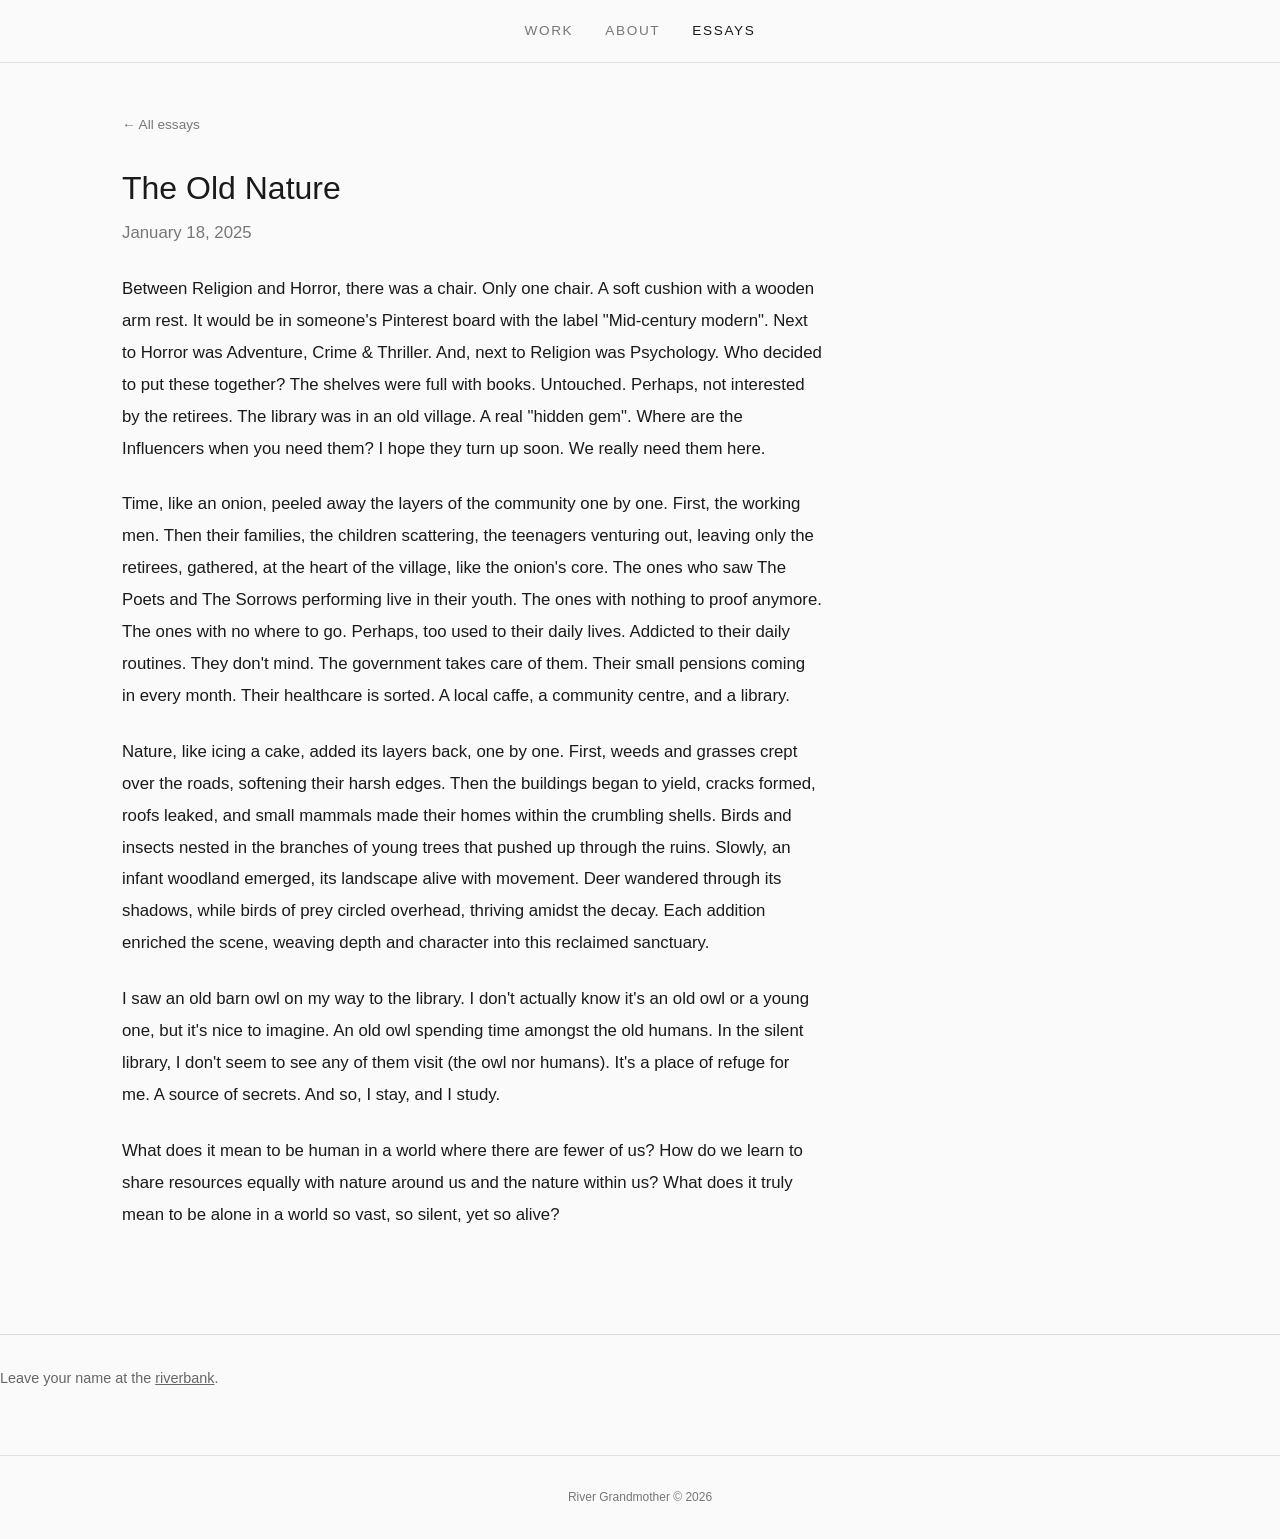
==== old-nature.html @ dddcdeed "Align email signup text to left like essays" ====
<!DOCTYPE html>
<html lang="en">
<head>
  <meta charset="UTF-8">
  <meta name="viewport" content="width=device-width, initial-scale=1.0">
  <title>The Old Nature</title>
  <link rel="stylesheet" href="style.css">
</head>
<body>

  <header>
    <nav>
      <a href="https://rivergrandmother.com" class="nav-link">Work</a>
      <a href="https://rivergrandmother.com#about" class="nav-link">About</a>
      <a href="/" class="nav-link active">Essays</a>
    </nav>
  </header>

  <main class="essay-page">
    <article class="essay-content">
      <a href="/" class="back-link">&larr; All essays</a>
      <h1>The Old Nature</h1>
      <p class="essay-meta">January 18, 2025</p>
      
      
      <p>Between Religion and Horror, there was a chair. Only one chair. A soft cushion with a wooden arm rest. It would be in someone's Pinterest board with the label "Mid-century modern". Next to Horror was Adventure, Crime & Thriller. And, next to Religion was Psychology. Who decided to put these together? The shelves were full with books. Untouched. Perhaps, not interested by the retirees. The library was in an old village. A real "hidden gem". Where are the Influencers when you need them? I hope they turn up soon. We really need them here.</p>

      
      <p>Time, like an onion, peeled away the layers of the community one by one. First, the working men. Then their families, the children scattering, the teenagers venturing out, leaving only the retirees, gathered, at the heart of the village, like the onion's core. The ones who saw The Poets and The Sorrows performing live in their youth. The ones with nothing to proof anymore. The ones with no where to go. Perhaps, too used to their daily lives. Addicted to their daily routines. They don't mind. The government takes care of them. Their small pensions coming in every month. Their healthcare is sorted. A local caffe, a community centre, and a library.</p>

      
      <p>Nature, like icing a cake, added its layers back, one by one. First, weeds and grasses crept over the roads, softening their harsh edges. Then the buildings began to yield, cracks formed, roofs leaked, and small mammals made their homes within the crumbling shells. Birds and insects nested in the branches of young trees that pushed up through the ruins. Slowly, an infant woodland emerged, its landscape alive with movement. Deer wandered through its shadows, while birds of prey circled overhead, thriving amidst the decay. Each addition enriched the scene, weaving depth and character into this reclaimed sanctuary.</p>

      <p>I saw an old barn owl on my way to the library. I don't actually know it's an old owl or a young one, but it's nice to imagine. An old owl spending time amongst the old humans. In the silent library, I don't seem to see any of them visit (the owl nor humans). It's a place of refuge for me. A source of secrets. And so, I stay, and I study.</p>

      <p>What does it mean to be human in a world where there are fewer of us? How do we learn to share resources equally with nature around us and the nature within us? What does it truly mean to be alone in a world so vast, so silent, yet so alive?</p>
    </article>
  </main>

  <div class="email-signup" style="text-align: left; padding: 2rem 0; margin: 2rem 0; border-top: 1px solid #ddd; font-size: 0.9rem; color: #666;">
    <p>Leave your name at the <a href="https://forms.gle/9ZhHWVUtGJQ9tdm28" target="_blank" rel="noopener" style="color: #666; text-decoration: underline;">riverbank</a>.</p>
  </div>

  <footer>
    <p>River Grandmother © 2026</p>
  </footer>
</body>
</html>
---- style.css ----
/* ── Reset & Base ── */

*, *::before, *::after {
  margin: 0;
  padding: 0;
  box-sizing: border-box;
}

:root {
  --bg: #fafafa;
  --text: #1a1a1a;
  --text-light: #777;
  --border: #e0e0e0;
  --font: "Helvetica Neue", Helvetica, Arial, sans-serif;
}

html {
  scroll-behavior: smooth;
}

body {
  font-family: var(--font);
  color: var(--text);
  background: var(--bg);
  line-height: 1.6;
  -webkit-font-smoothing: antialiased;
}

/* ── Header / Nav ── */

header {
  position: sticky;
  top: 0;
  z-index: 100;
  background: var(--bg);
  border-bottom: 1px solid var(--border);
}

nav {
  max-width: 1400px;
  margin: 0 auto;
  padding: 1.25rem 2rem;
  display: flex;
  gap: 2rem;
  justify-content: center;
}

.nav-link {
  text-decoration: none;
  color: var(--text-light);
  font-size: 0.85rem;
  letter-spacing: 0.12em;
  text-transform: uppercase;
  transition: color 0.2s;
}

.nav-link:hover,
.nav-link.active {
  color: var(--text);
}

/* ── List Page ── */

.list-page {
  max-width: 640px;
  margin: 0 auto;
  padding: 4rem 2rem;
}

.list-page h1 {
  font-size: 0.85rem;
  text-transform: uppercase;
  letter-spacing: 0.12em;
  color: var(--text-light);
  margin-bottom: 3rem;
}

.essay-list {
  list-style: none;
}

.essay-list li {
  margin-bottom: 2rem;
}

.essay-list a {
  text-decoration: none;
  color: var(--text);
  display: flex;
  justify-content: space-between;
  align-items: baseline;
  gap: 1rem;
  padding-bottom: 0.3rem;
  border-bottom: 1px solid var(--border);
  transition: border-color 0.2s;
}

.essay-list a:hover {
  border-color: var(--text);
}

.essay-title {
  font-size: 1.1rem;
  font-weight: 400;
}

.essay-date {
  font-size: 0.8rem;
  color: var(--text-light);
  white-space: nowrap;
}

.essay-description {
  font-size: 0.85rem;
  color: var(--text-light);
  margin-top: 0.5rem;
  line-height: 1.5;
}

/* ── Essay Page ── */

.essay-page {
  display: flex;
  max-width: 1100px;
  margin: 0 auto;
  padding: 3rem 2rem;
  gap: 4rem;
}

.essay-content {
  flex: 1;
  max-width: 700px;
}

.essay-content h1 {
  font-size: 2rem;
  font-weight: 500;
  line-height: 1.3;
  margin-bottom: 0.5rem;
}

.essay-meta {
  font-size: 0.8rem;
  color: var(--text-light);
  margin-bottom: 3rem;
}

.essay-content h2 {
  font-size: 1.2rem;
  font-weight: 500;
  margin-top: 2.5rem;
  margin-bottom: 1rem;
}

.essay-content p {
  font-size: 1.05rem;
  line-height: 1.9;
  margin-bottom: 1.5rem;
}

.essay-content blockquote {
  border-left: 2px solid var(--border);
  padding-left: 1.5rem;
  margin: 2rem 0;
  color: var(--text-light);
  font-style: italic;
}

.essay-content hr {
  border: none;
  border-top: 1px solid var(--border);
  margin: 3rem 0;
}

/* ── Table of Contents (sidebar) ── */

.toc {
  width: 220px;
  flex-shrink: 0;
  position: sticky;
  top: 5rem;
  align-self: flex-start;
  max-height: calc(100vh - 6rem);
  overflow-y: auto;
}

.toc h3 {
  font-size: 0.75rem;
  text-transform: uppercase;
  letter-spacing: 0.1em;
  color: var(--text-light);
  margin-bottom: 1rem;
}

.toc ul {
  list-style: none;
}

.toc li {
  margin-bottom: 0.6rem;
}

.toc a {
  text-decoration: none;
  color: var(--text-light);
  font-size: 0.82rem;
  line-height: 1.4;
  transition: color 0.2s;
}

.toc a:hover,
.toc a.active {
  color: var(--text);
}

/* ── Back link ── */

.back-link {
  display: inline-block;
  margin-bottom: 2rem;
  text-decoration: none;
  color: var(--text-light);
  font-size: 0.85rem;
  transition: color 0.2s;
}

.back-link:hover {
  color: var(--text);
}



/* ── Footer ── */

footer {
  text-align: center;
  padding: 2rem;
  font-size: 0.75rem;
  color: var(--text-light);
  border-top: 1px solid var(--border);
}

/* ── Responsive ── */

@media (max-width: 850px) {
  .essay-page {
    flex-direction: column;
    padding: 2rem 1.5rem;
    gap: 0;
  }

  .toc {
    position: static;
    width: 100%;
    max-height: none;
    margin-bottom: 2rem;
    padding-bottom: 1.5rem;
    border-bottom: 1px solid var(--border);
  }

  .essay-content {
    max-width: 100%;
  }
}

@media (max-width: 480px) {
  .list-page {
    padding: 2.5rem 1.25rem;
  }

  .essay-content h1 {
    font-size: 1.5rem;
  }
}
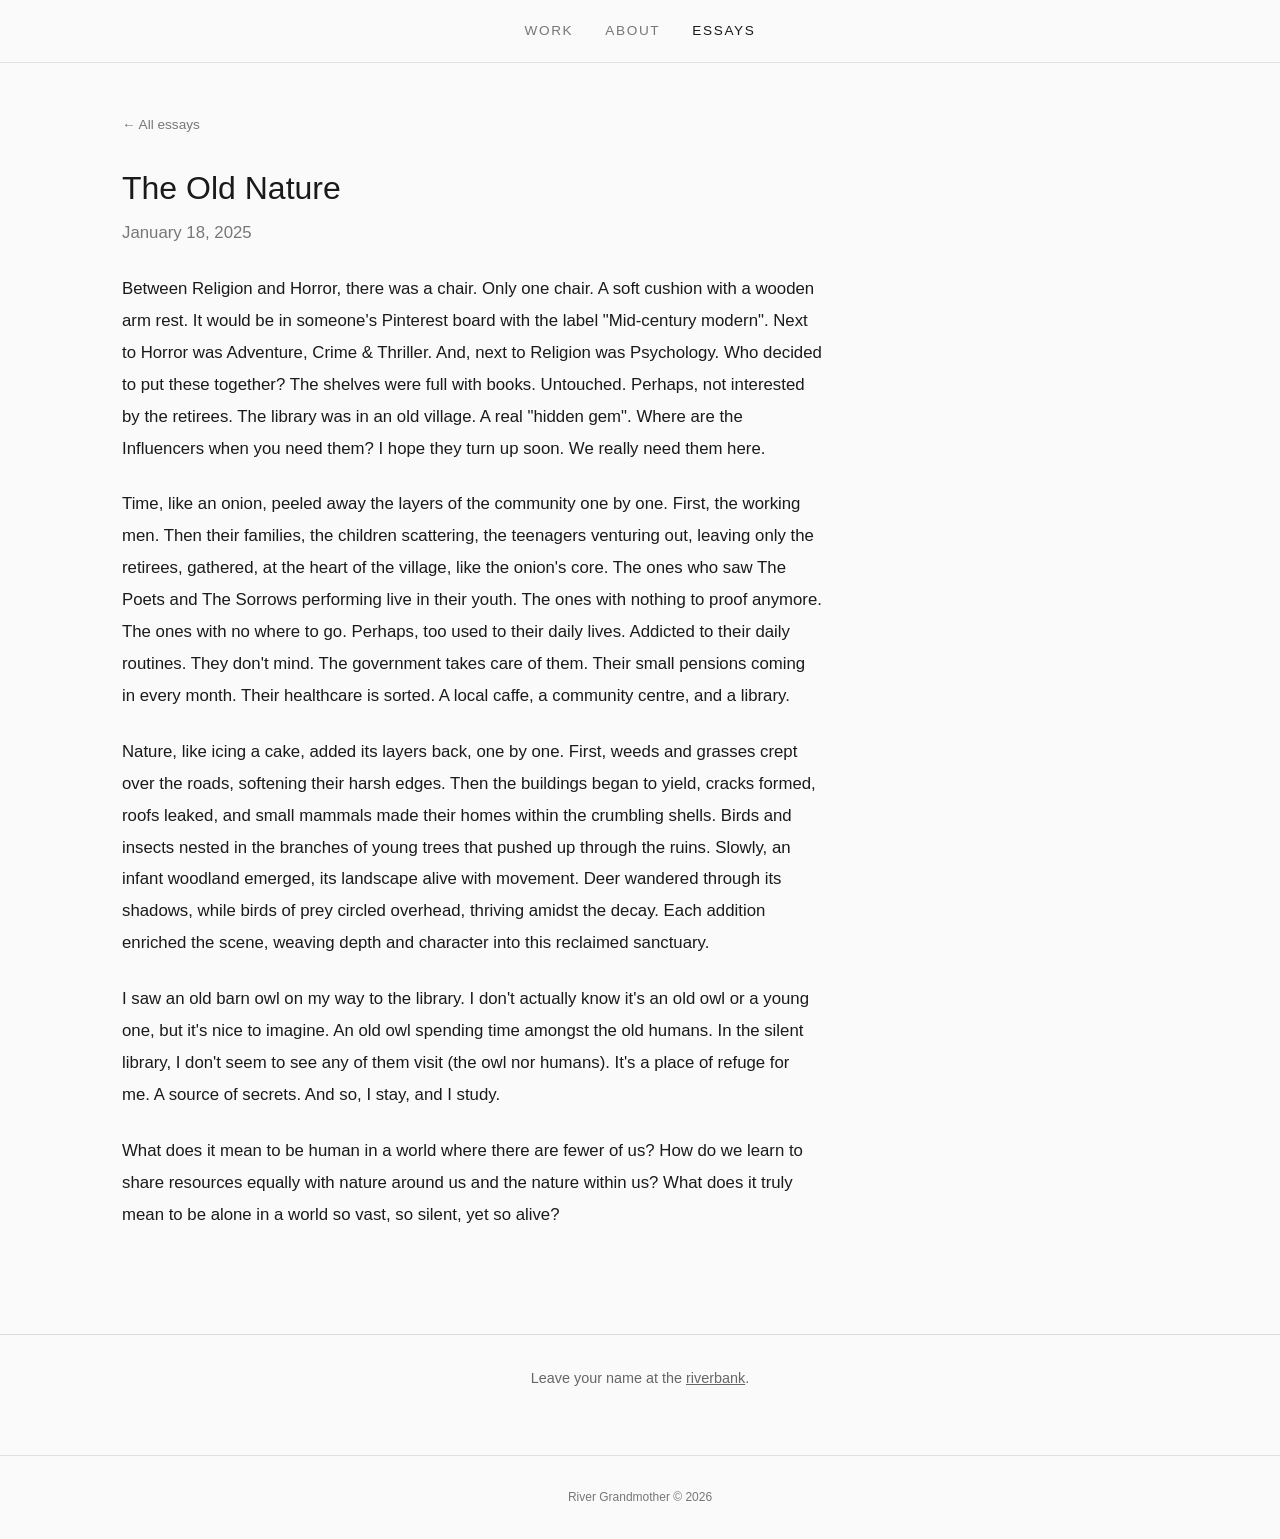
==== commit 15a73093: "Revert email signup text to center alignment" ====
--- a/old-nature.html
+++ b/old-nature.html
@@ -37,7 +37,7 @@
     </article>
   </main>
 
-  <div class="email-signup" style="text-align: left; padding: 2rem 0; margin: 2rem 0; border-top: 1px solid #ddd; font-size: 0.9rem; color: #666;">
+  <div class="email-signup" style="text-align: center; padding: 2rem 0; margin: 2rem 0; border-top: 1px solid #ddd; font-size: 0.9rem; color: #666;">
     <p>Leave your name at the <a href="https://forms.gle/9ZhHWVUtGJQ9tdm28" target="_blank" rel="noopener" style="color: #666; text-decoration: underline;">riverbank</a>.</p>
   </div>
 
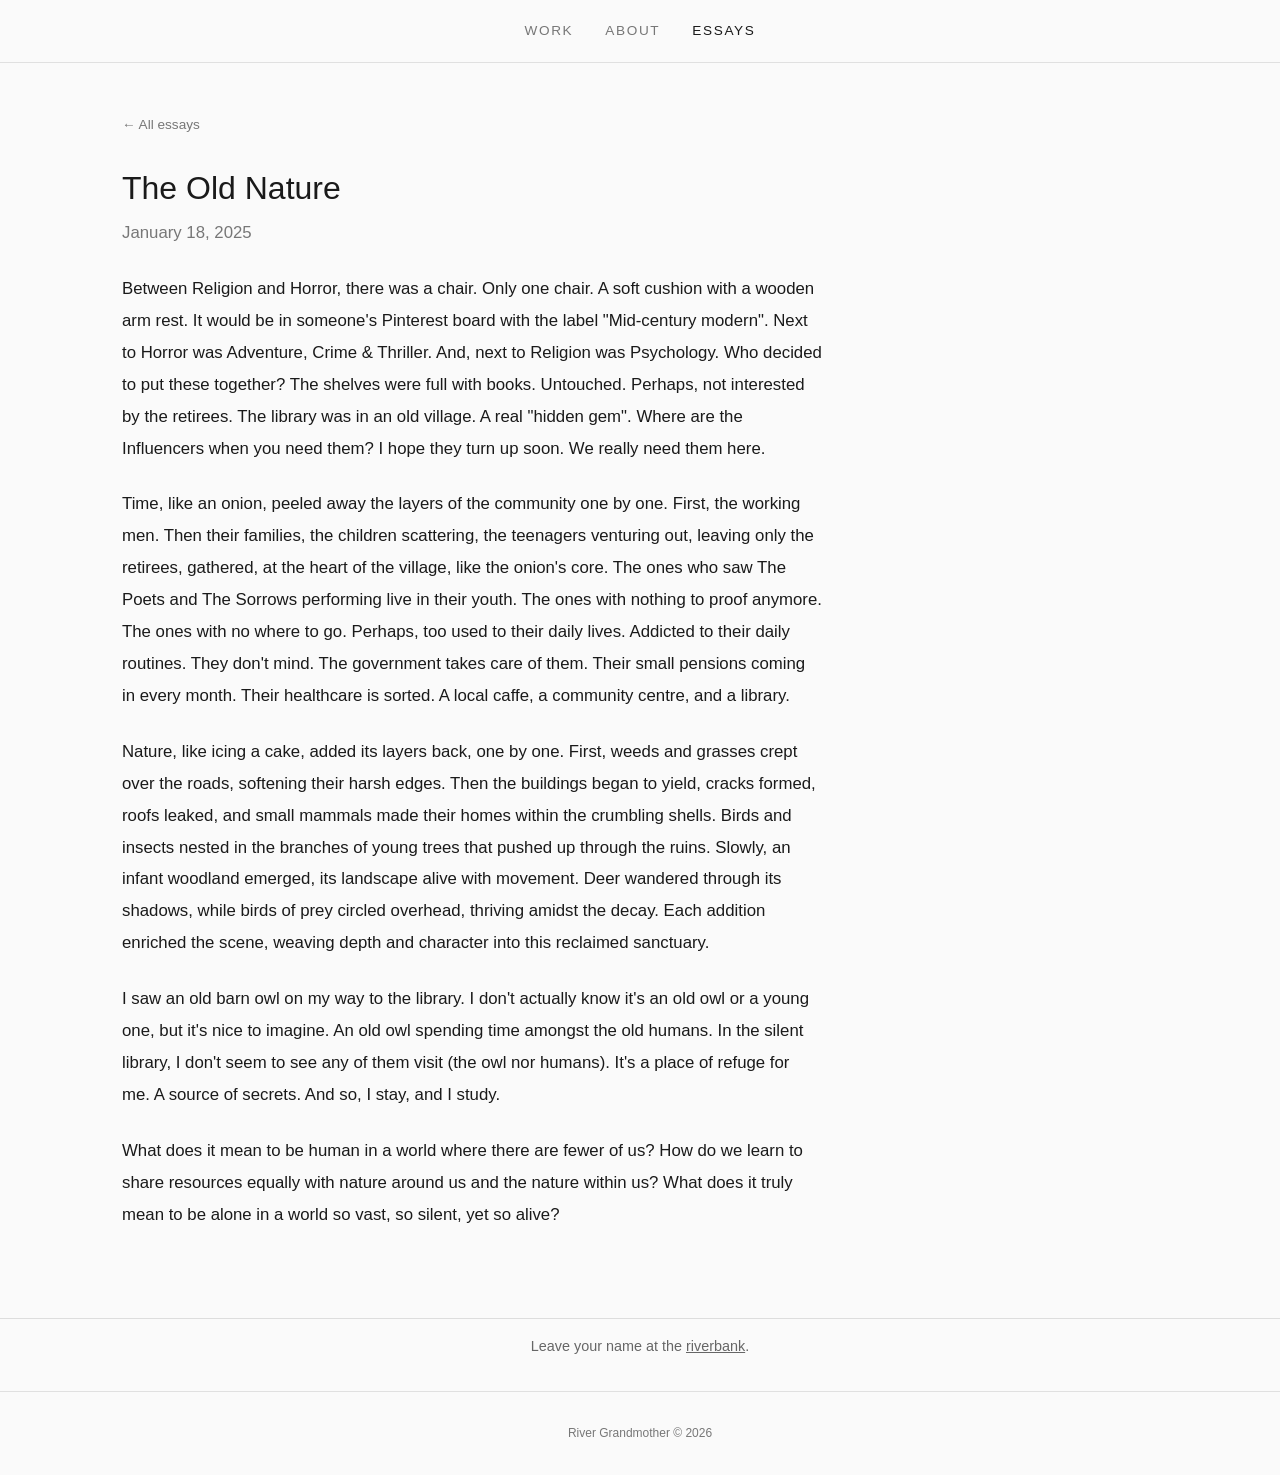
==== commit e948ca9d: "Reduce padding and margin spaces for email signup" ====
--- a/old-nature.html
+++ b/old-nature.html
@@ -37,7 +37,7 @@
     </article>
   </main>
 
-  <div class="email-signup" style="text-align: center; padding: 2rem 0; margin: 2rem 0; border-top: 1px solid #ddd; font-size: 0.9rem; color: #666;">
+  <div class="email-signup" style="text-align: center; padding: 1rem 0; margin: 1rem 0; border-top: 1px solid #ddd; font-size: 0.9rem; color: #666;">
     <p>Leave your name at the <a href="https://forms.gle/9ZhHWVUtGJQ9tdm28" target="_blank" rel="noopener" style="color: #666; text-decoration: underline;">riverbank</a>.</p>
   </div>
 
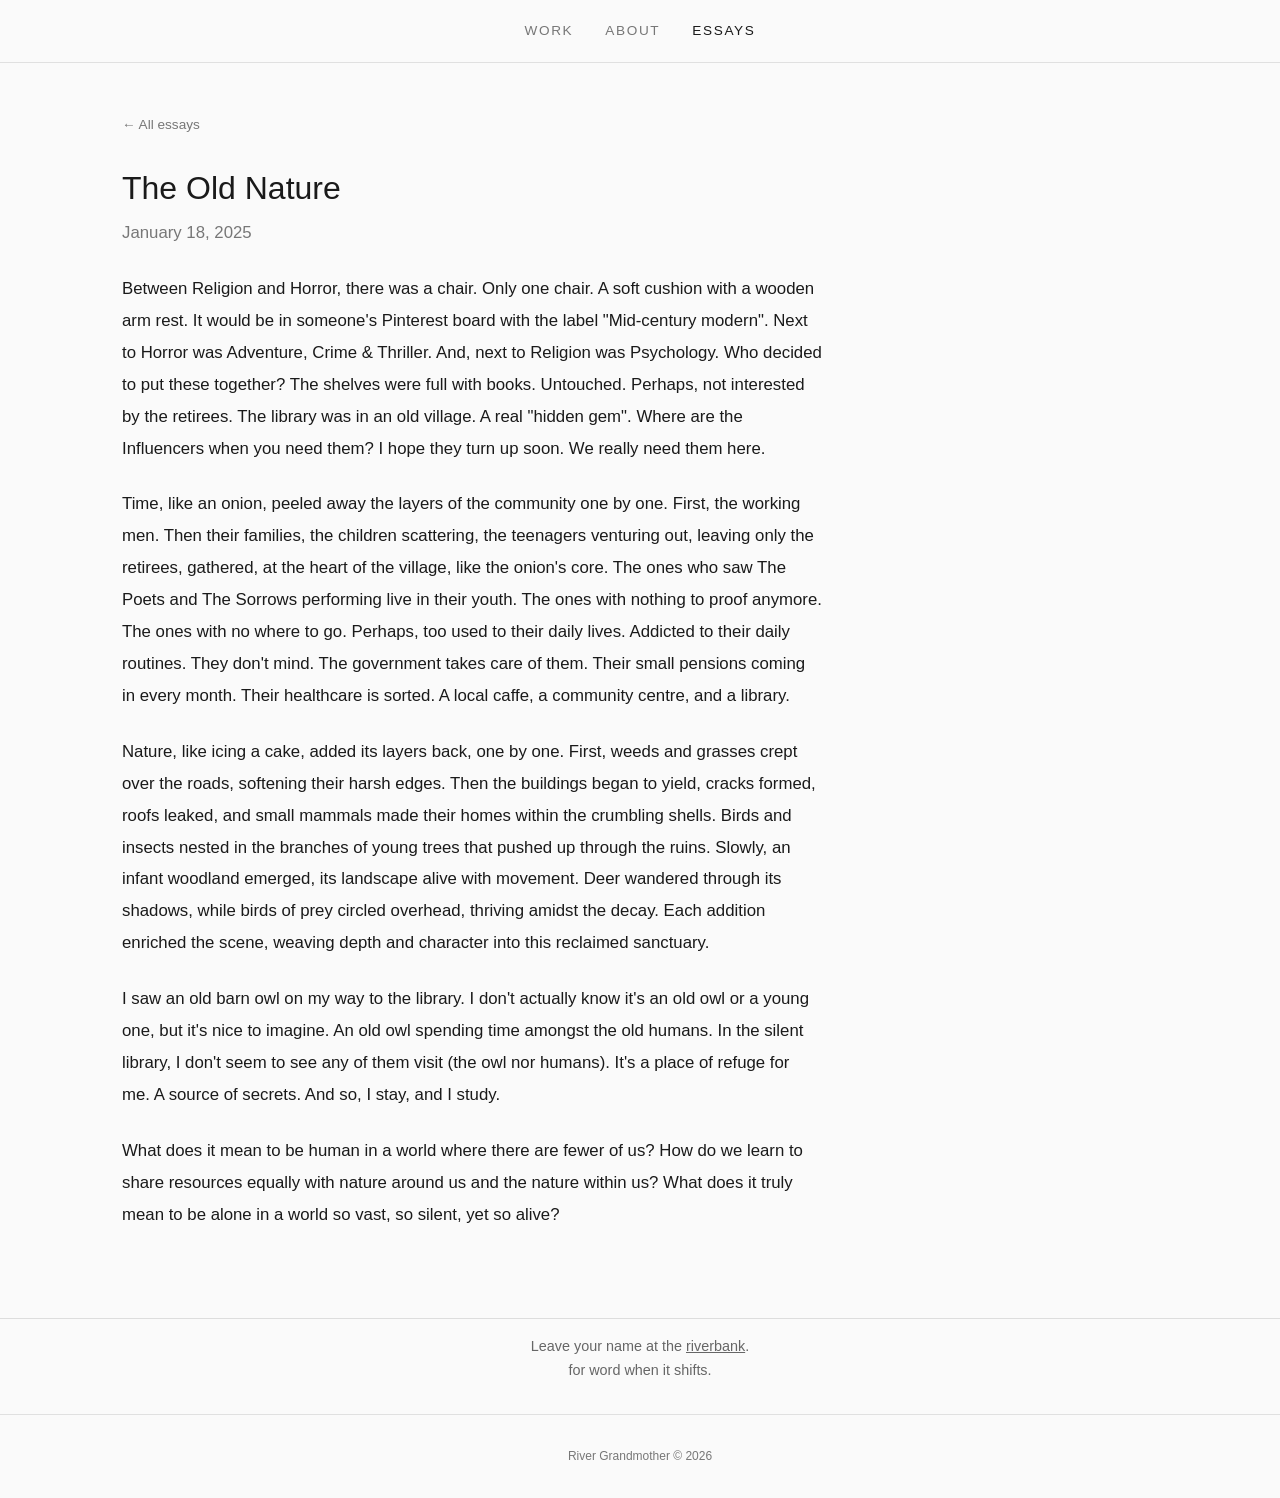
==== commit 5c9576b1: "Add 'for word when it shifts' line to email signup" ====
--- a/old-nature.html
+++ b/old-nature.html
@@ -39,6 +39,7 @@
 
   <div class="email-signup" style="text-align: center; padding: 1rem 0; margin: 1rem 0; border-top: 1px solid #ddd; font-size: 0.9rem; color: #666;">
     <p>Leave your name at the <a href="https://forms.gle/9ZhHWVUtGJQ9tdm28" target="_blank" rel="noopener" style="color: #666; text-decoration: underline;">riverbank</a>.</p>
+    <p>for word when it shifts.</p>
   </div>
 
   <footer>
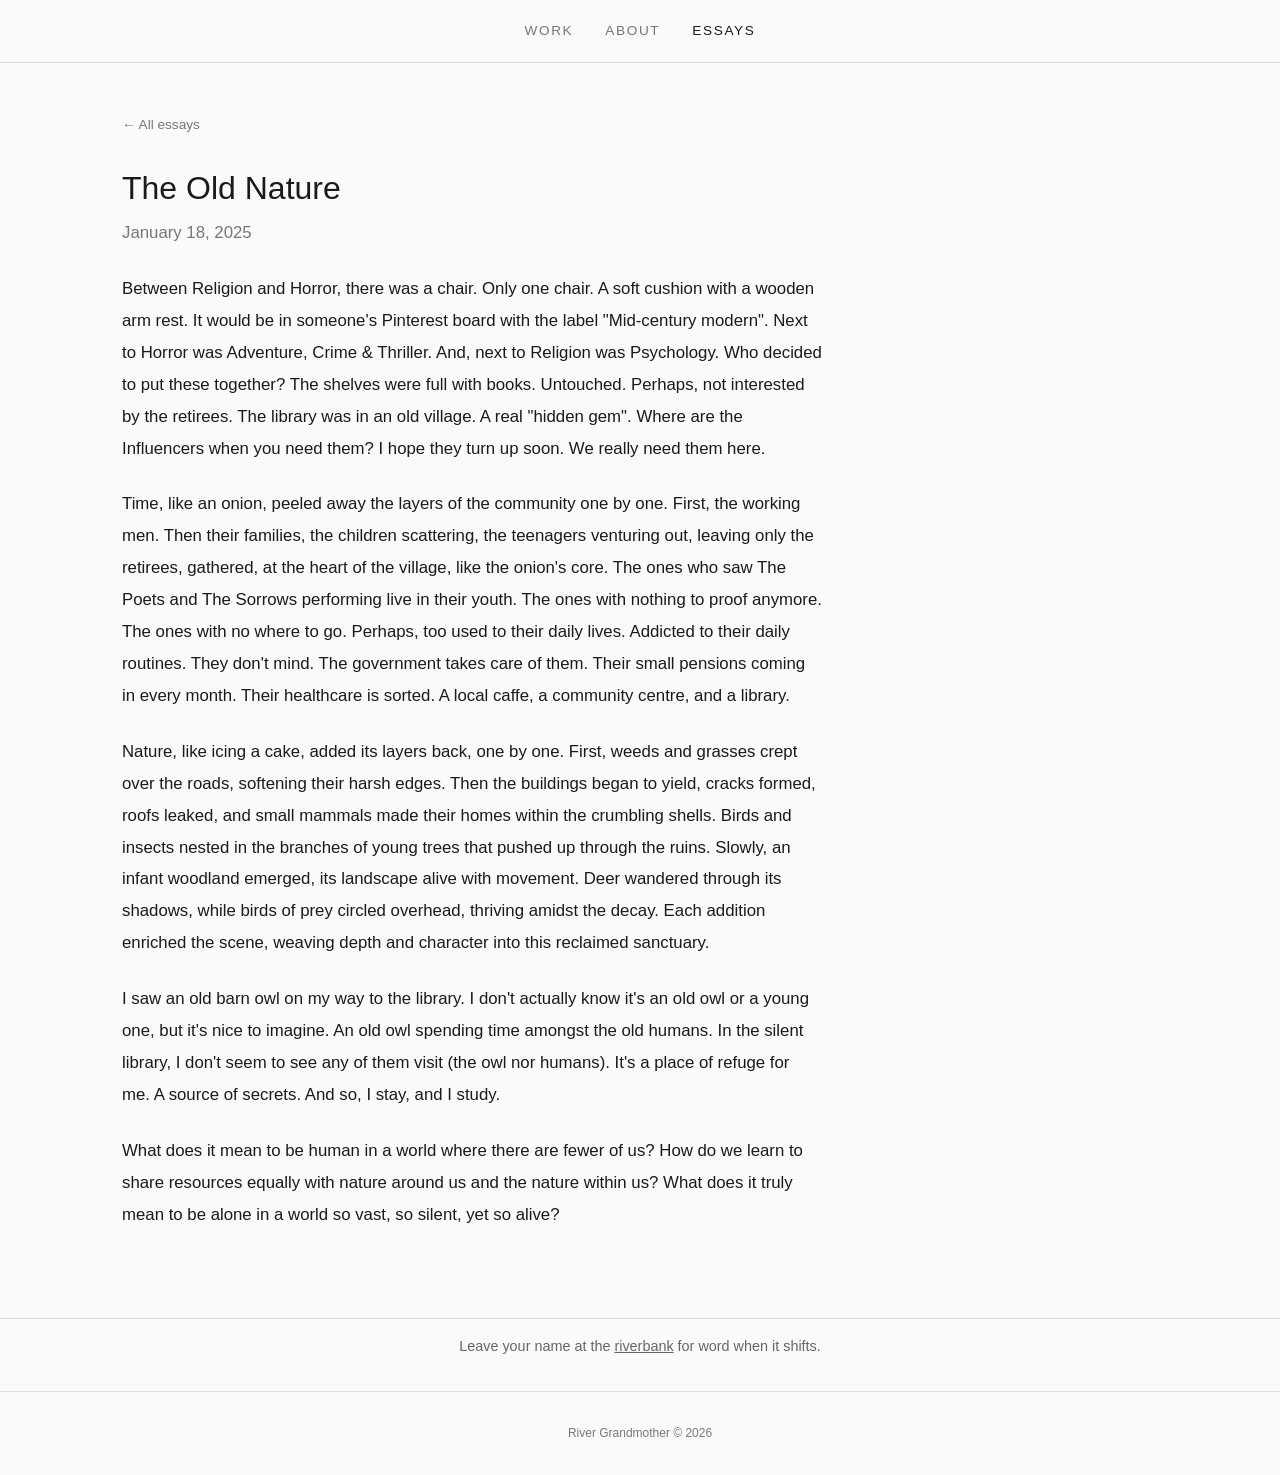
==== commit 8bf0bdd3: "Combine email signup into one sentence" ====
--- a/old-nature.html
+++ b/old-nature.html
@@ -38,8 +38,7 @@
   </main>
 
   <div class="email-signup" style="text-align: center; padding: 1rem 0; margin: 1rem 0; border-top: 1px solid #ddd; font-size: 0.9rem; color: #666;">
-    <p>Leave your name at the <a href="https://forms.gle/9ZhHWVUtGJQ9tdm28" target="_blank" rel="noopener" style="color: #666; text-decoration: underline;">riverbank</a>.</p>
-    <p>for word when it shifts.</p>
+    <p>Leave your name at the <a href="https://forms.gle/9ZhHWVUtGJQ9tdm28" target="_blank" rel="noopener" style="color: #666; text-decoration: underline;">riverbank</a> for word when it shifts.</p>
   </div>
 
   <footer>
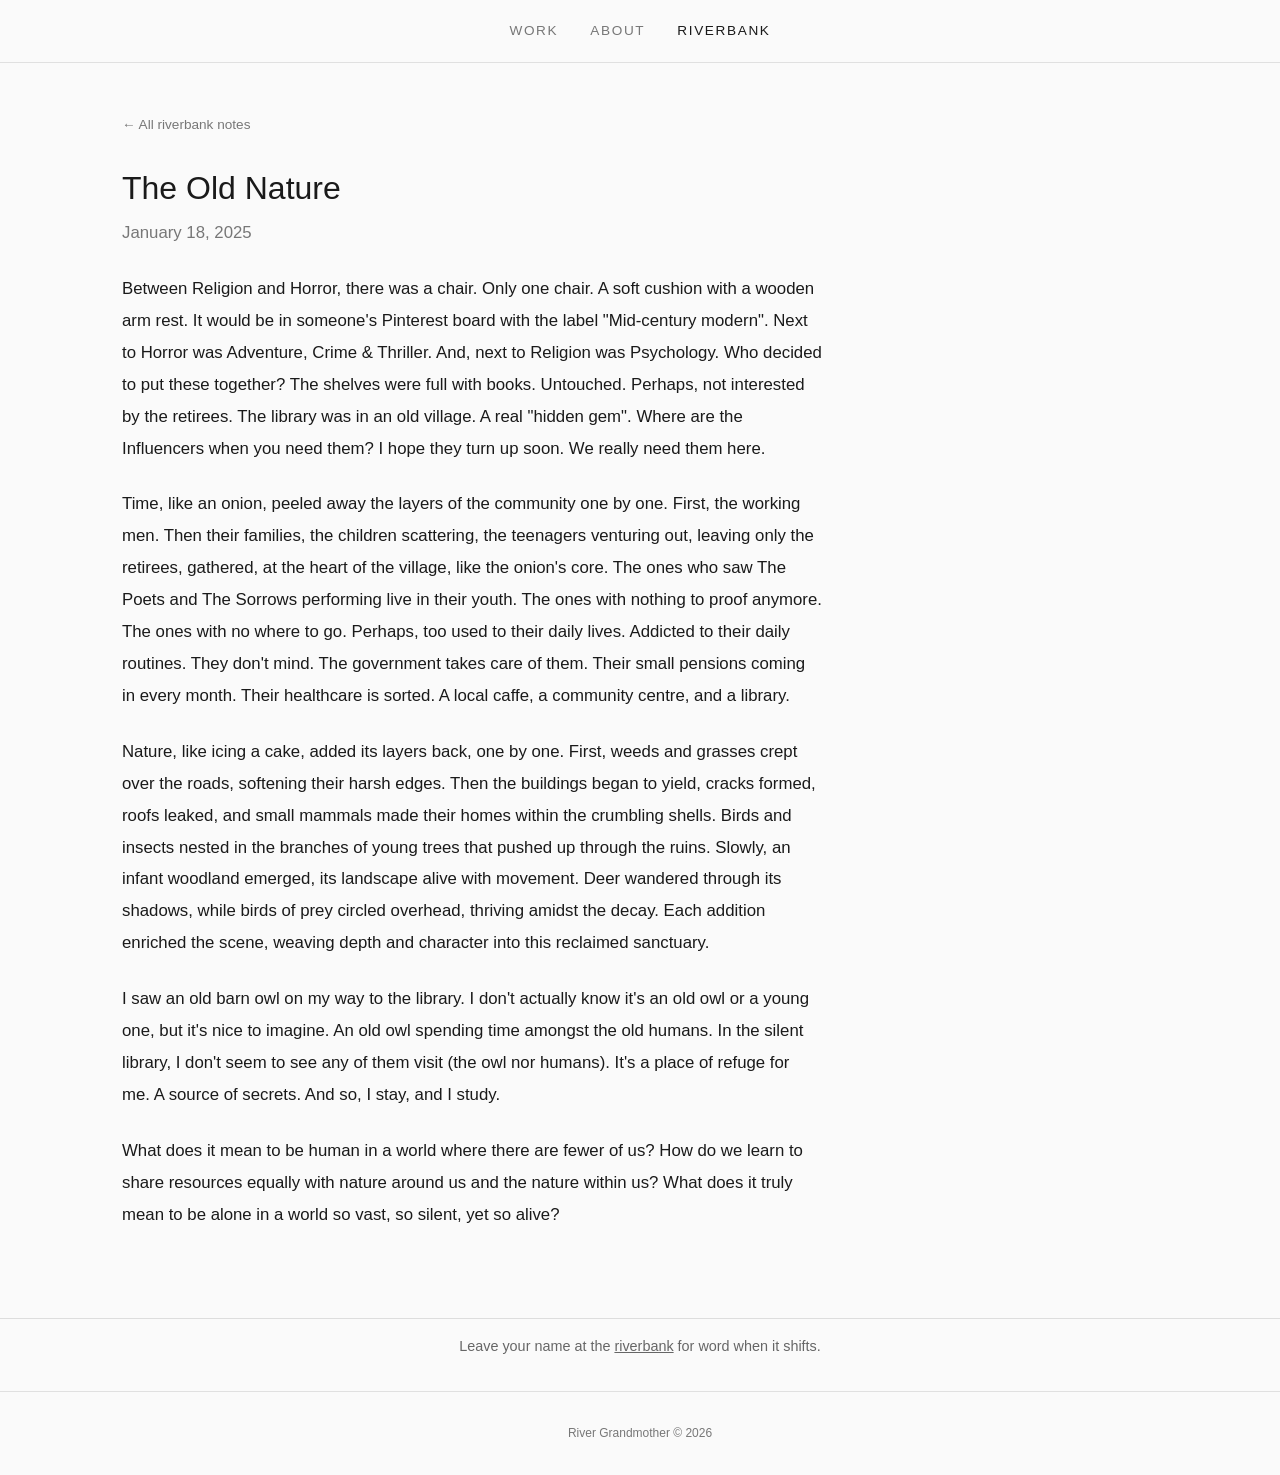
==== commit 5bbadef1: "Rename Essays to Riverbank Reflections" ====
--- a/old-nature.html
+++ b/old-nature.html
@@ -12,13 +12,13 @@
     <nav>
       <a href="https://rivergrandmother.com" class="nav-link">Work</a>
       <a href="https://rivergrandmother.com#about" class="nav-link">About</a>
-      <a href="/" class="nav-link active">Essays</a>
+      <a href="/" class="nav-link active">Riverbank</a>
     </nav>
   </header>
 
   <main class="essay-page">
     <article class="essay-content">
-      <a href="/" class="back-link">&larr; All essays</a>
+      <a href="/" class="back-link">&larr; All riverbank notes</a>
       <h1>The Old Nature</h1>
       <p class="essay-meta">January 18, 2025</p>
       
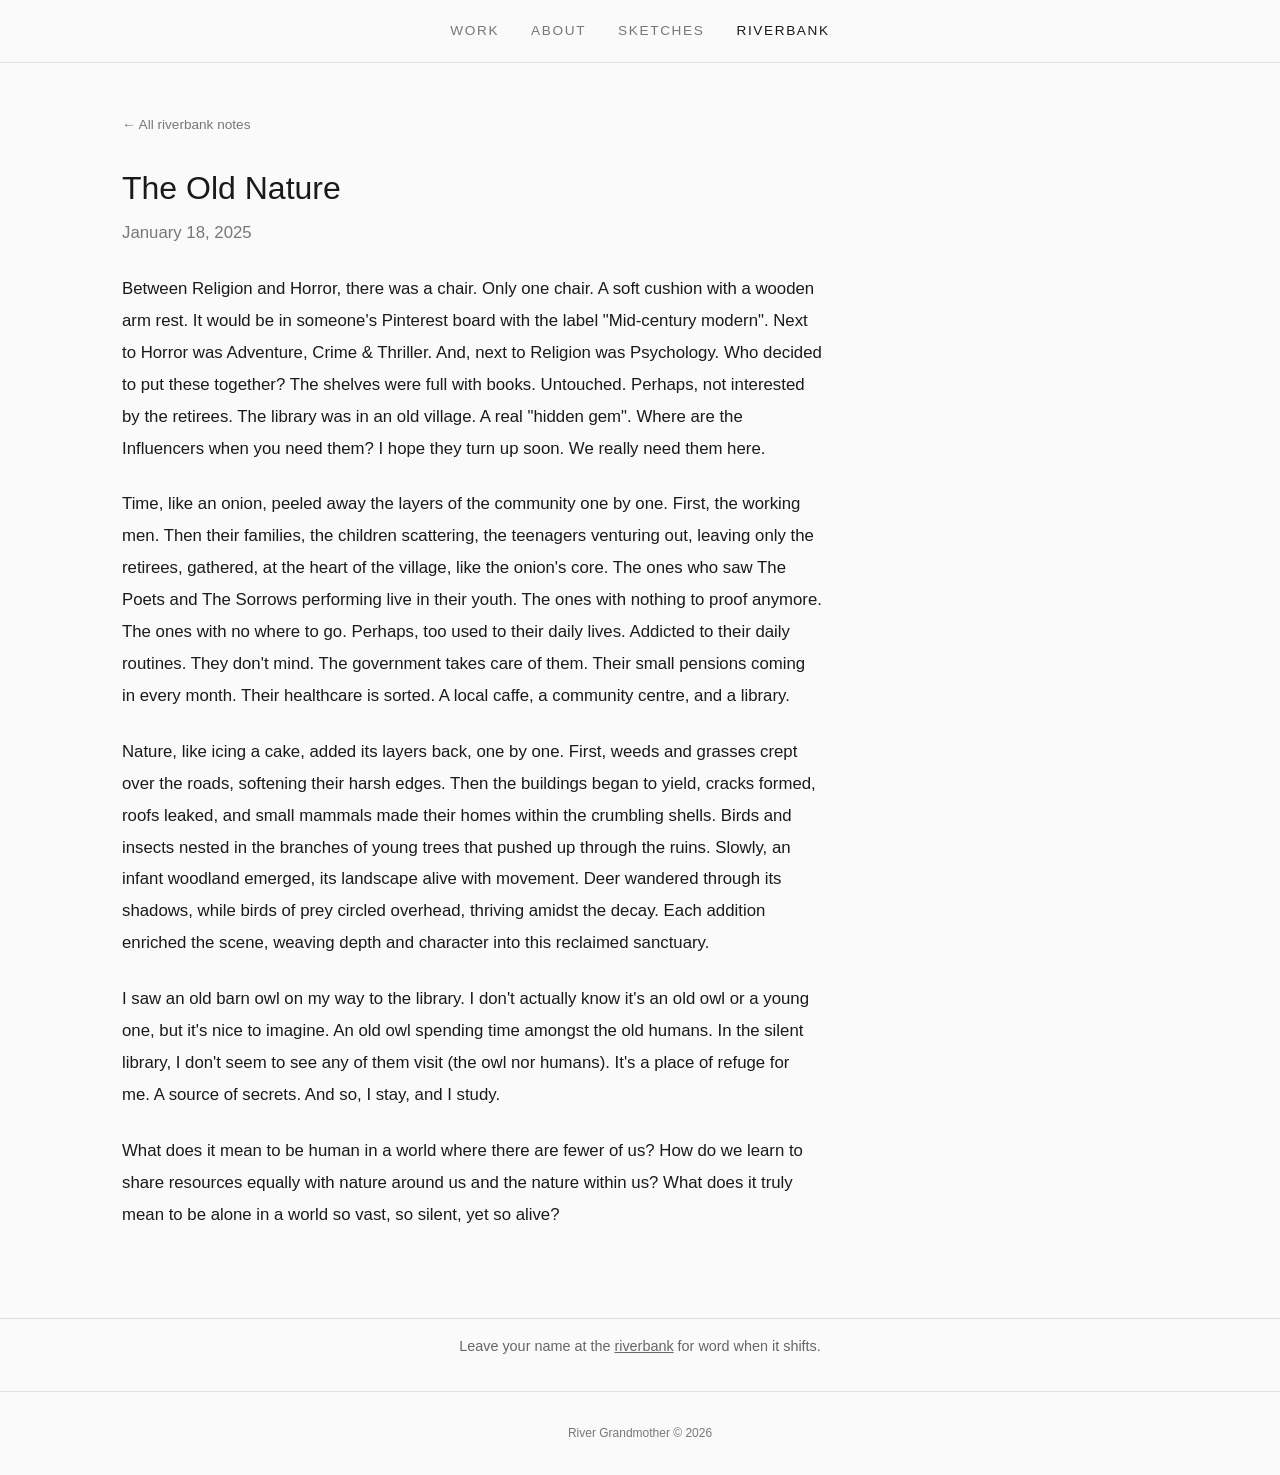
==== commit d67e6e83: "Add Sketches nav link to match main site" ====
--- a/old-nature.html
+++ b/old-nature.html
@@ -12,6 +12,7 @@
     <nav>
       <a href="https://rivergrandmother.com" class="nav-link">Work</a>
       <a href="https://rivergrandmother.com#about" class="nav-link">About</a>
+      <a href="https://rivergrandmother.com/sketches.html" class="nav-link">Sketches</a>
       <a href="/" class="nav-link active">Riverbank</a>
     </nav>
   </header>
--- a/style.css
+++ b/style.css
@@ -72,7 +72,14 @@
   text-transform: uppercase;
   letter-spacing: 0.12em;
   color: var(--text-light);
+  margin-bottom: 0.5rem;
+}
+
+.page-subtitle {
+  font-size: 0.95rem;
+  color: var(--text-light);
   margin-bottom: 3rem;
+  font-style: italic;
 }
 
 .essay-list {
@@ -110,11 +117,12 @@
   white-space: nowrap;
 }
 
-.essay-description {
-  font-size: 0.85rem;
+.essay-first-line {
+  font-size: 0.9rem;
   color: var(--text-light);
   margin-top: 0.5rem;
   line-height: 1.5;
+  font-style: italic;
 }
 
 /* ── Essay Page ── */
